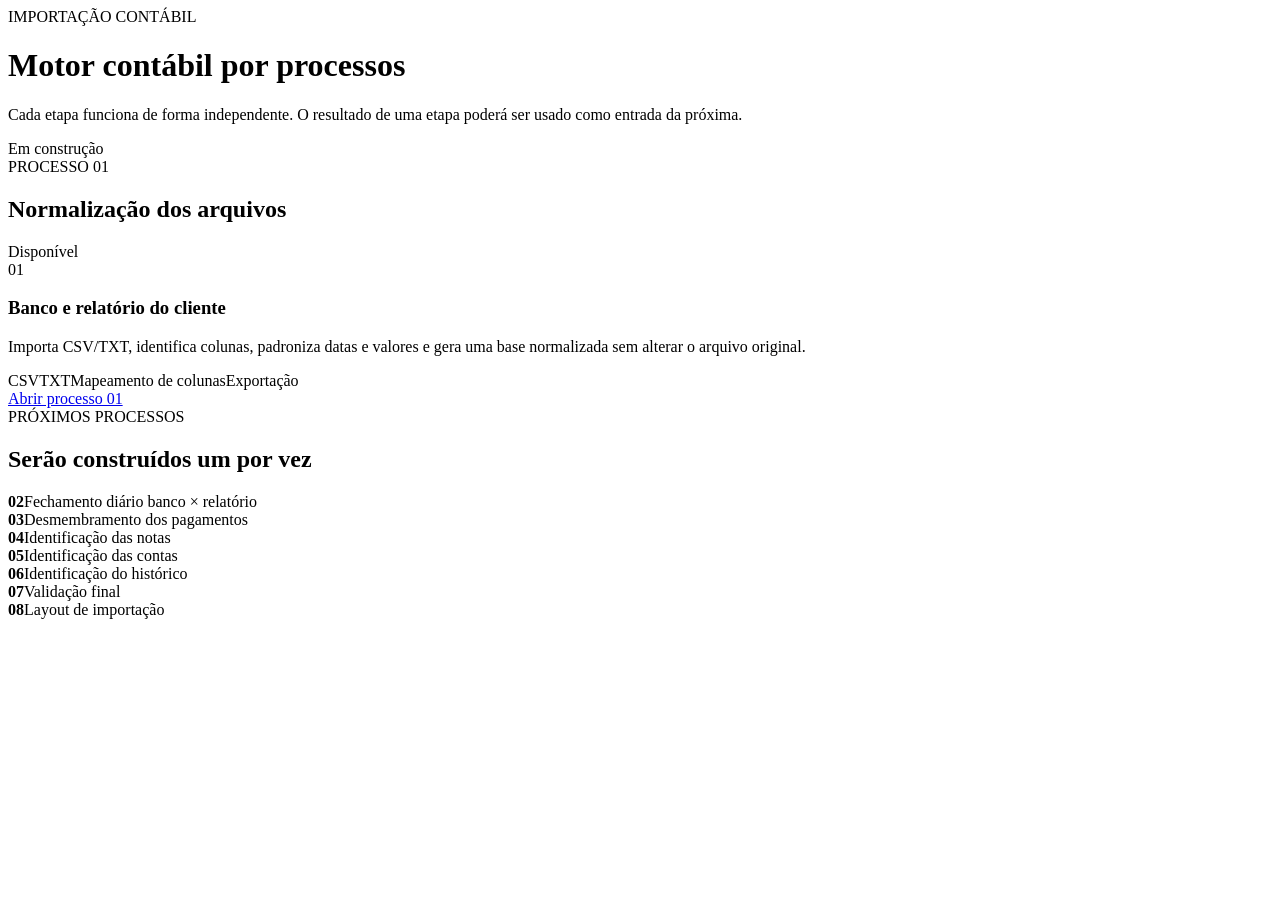
==== index.html @ eaa03feb "feat: adiciona painel modular inicial" ====
<!doctype html>
<html lang="pt-BR">
<head>
  <meta charset="utf-8">
  <meta name="viewport" content="width=device-width, initial-scale=1">
  <meta name="description" content="Importação Contábil - processos independentes de preparação e conciliação contábil">
  <title>Importação Contábil</title>
  <link rel="stylesheet" href="assets/css/style.css">
</head>
<body>
  <main class="shell">
    <header class="hero">
      <div>
        <span class="eyebrow">IMPORTAÇÃO CONTÁBIL</span>
        <h1>Motor contábil por processos</h1>
        <p>Cada etapa funciona de forma independente. O resultado de uma etapa poderá ser usado como entrada da próxima.</p>
      </div>
      <div class="status-pill">Em construção</div>
    </header>

    <section class="section">
      <div class="section-heading">
        <div>
          <span class="step-label">PROCESSO 01</span>
          <h2>Normalização dos arquivos</h2>
        </div>
        <span class="badge badge-live">Disponível</span>
      </div>
      <div class="module-card live">
        <div class="module-number">01</div>
        <div class="module-content">
          <h3>Banco e relatório do cliente</h3>
          <p>Importa CSV/TXT, identifica colunas, padroniza datas e valores e gera uma base normalizada sem alterar o arquivo original.</p>
          <div class="tags">
            <span>CSV</span><span>TXT</span><span>Mapeamento de colunas</span><span>Exportação</span>
          </div>
        </div>
        <a class="button" href="processos/01-normalizacao/">Abrir processo 01</a>
      </div>
    </section>

    <section class="section muted-section">
      <div class="section-heading">
        <div>
          <span class="step-label">PRÓXIMOS PROCESSOS</span>
          <h2>Serão construídos um por vez</h2>
        </div>
      </div>
      <div class="roadmap">
        <div class="roadmap-item"><b>02</b><span>Fechamento diário banco × relatório</span></div>
        <div class="roadmap-item"><b>03</b><span>Desmembramento dos pagamentos</span></div>
        <div class="roadmap-item"><b>04</b><span>Identificação das notas</span></div>
        <div class="roadmap-item"><b>05</b><span>Identificação das contas</span></div>
        <div class="roadmap-item"><b>06</b><span>Identificação do histórico</span></div>
        <div class="roadmap-item"><b>07</b><span>Validação final</span></div>
        <div class="roadmap-item"><b>08</b><span>Layout de importação</span></div>
      </div>
    </section>
  </main>
</body>
</html>
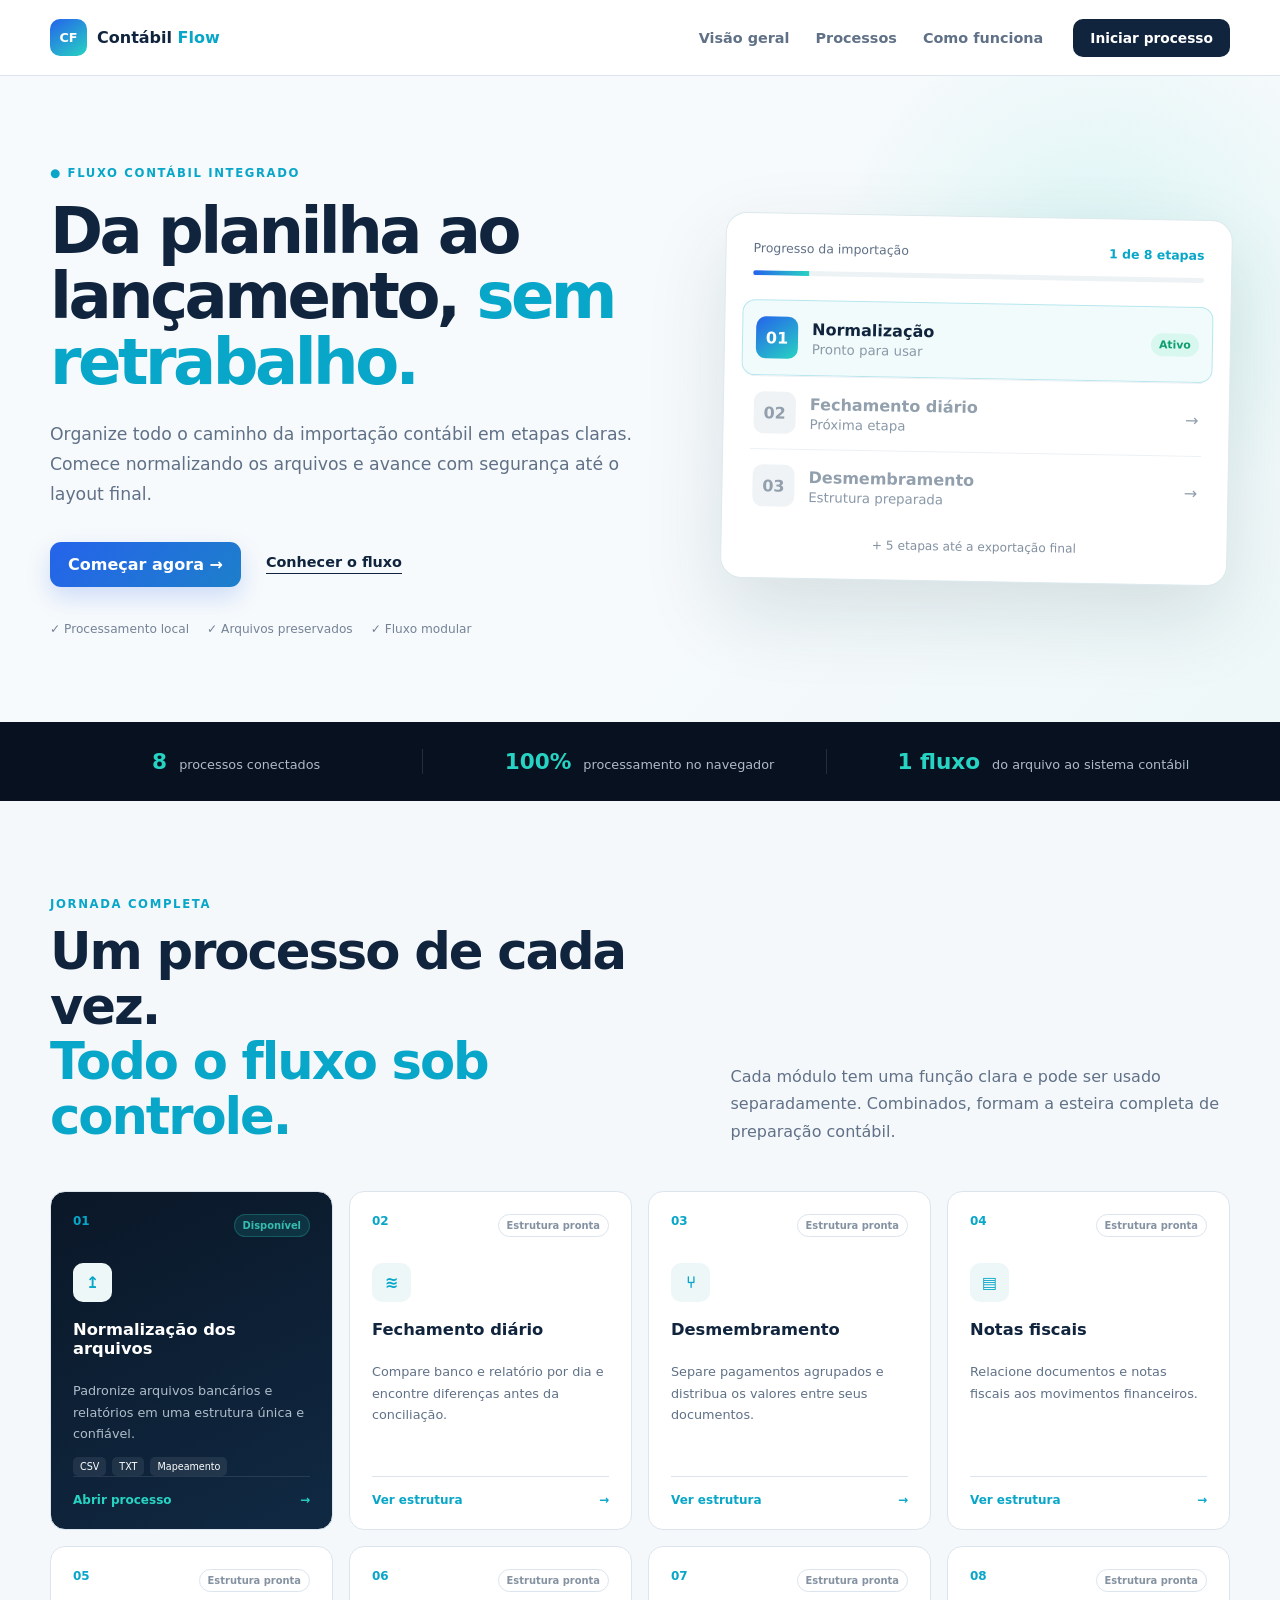
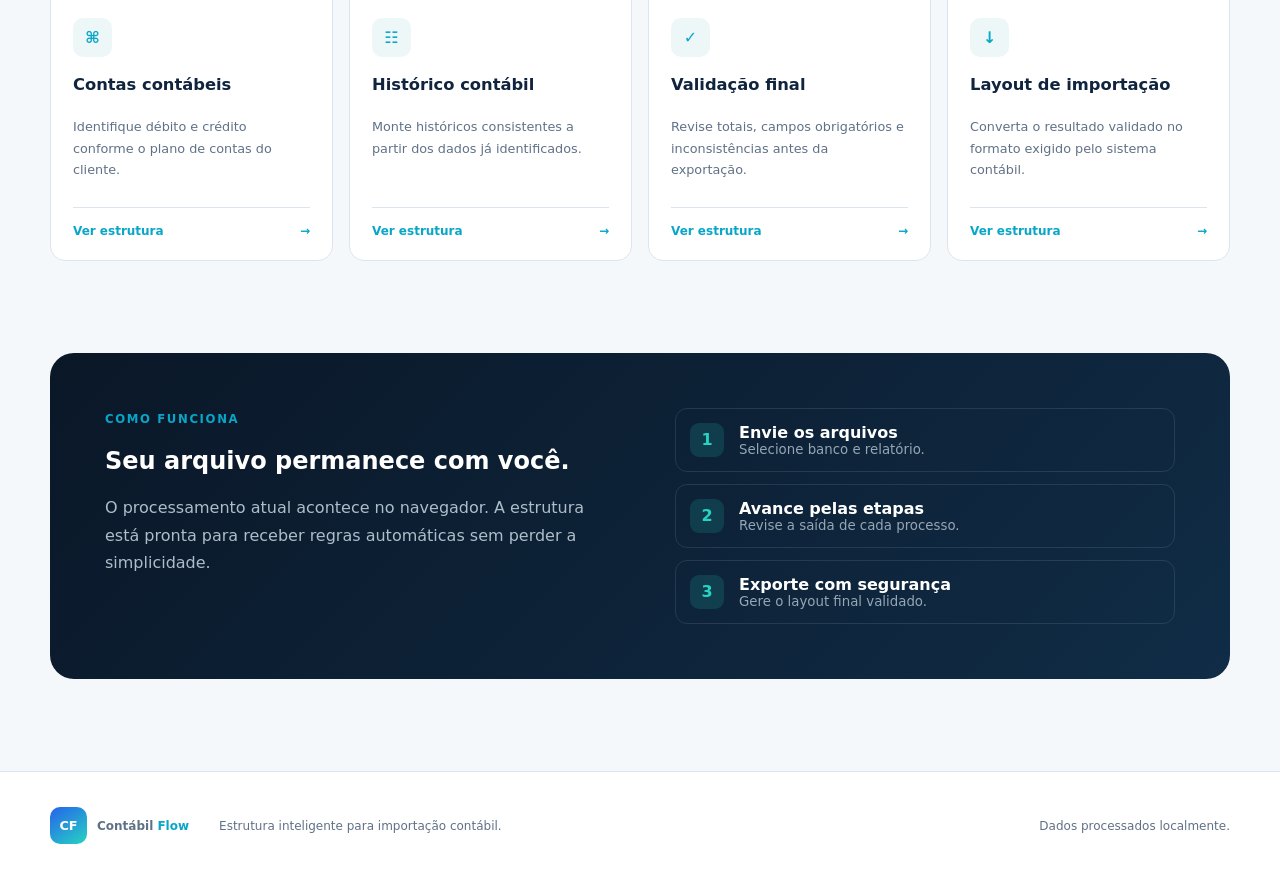
==== commit 14d197e3: "Conclui estrutura responsiva do fluxo contábil" ====
--- a/index.html
+++ b/index.html
@@ -1,61 +1,14 @@
-<!doctype html>
-<html lang="pt-BR">
-<head>
-  <meta charset="utf-8">
-  <meta name="viewport" content="width=device-width, initial-scale=1">
-  <meta name="description" content="Importação Contábil - processos independentes de preparação e conciliação contábil">
-  <title>Importação Contábil</title>
-  <link rel="stylesheet" href="assets/css/style.css">
-</head>
-<body>
-  <main class="shell">
-    <header class="hero">
-      <div>
-        <span class="eyebrow">IMPORTAÇÃO CONTÁBIL</span>
-        <h1>Motor contábil por processos</h1>
-        <p>Cada etapa funciona de forma independente. O resultado de uma etapa poderá ser usado como entrada da próxima.</p>
-      </div>
-      <div class="status-pill">Em construção</div>
-    </header>
-
-    <section class="section">
-      <div class="section-heading">
-        <div>
-          <span class="step-label">PROCESSO 01</span>
-          <h2>Normalização dos arquivos</h2>
-        </div>
-        <span class="badge badge-live">Disponível</span>
-      </div>
-      <div class="module-card live">
-        <div class="module-number">01</div>
-        <div class="module-content">
-          <h3>Banco e relatório do cliente</h3>
-          <p>Importa CSV/TXT, identifica colunas, padroniza datas e valores e gera uma base normalizada sem alterar o arquivo original.</p>
-          <div class="tags">
-            <span>CSV</span><span>TXT</span><span>Mapeamento de colunas</span><span>Exportação</span>
-          </div>
-        </div>
-        <a class="button" href="processos/01-normalizacao/">Abrir processo 01</a>
-      </div>
-    </section>
-
-    <section class="section muted-section">
-      <div class="section-heading">
-        <div>
-          <span class="step-label">PRÓXIMOS PROCESSOS</span>
-          <h2>Serão construídos um por vez</h2>
-        </div>
-      </div>
-      <div class="roadmap">
-        <div class="roadmap-item"><b>02</b><span>Fechamento diário banco × relatório</span></div>
-        <div class="roadmap-item"><b>03</b><span>Desmembramento dos pagamentos</span></div>
-        <div class="roadmap-item"><b>04</b><span>Identificação das notas</span></div>
-        <div class="roadmap-item"><b>05</b><span>Identificação das contas</span></div>
-        <div class="roadmap-item"><b>06</b><span>Identificação do histórico</span></div>
-        <div class="roadmap-item"><b>07</b><span>Validação final</span></div>
-        <div class="roadmap-item"><b>08</b><span>Layout de importação</span></div>
-      </div>
-    </section>
-  </main>
-</body>
-</html>
+<!doctype html><html lang="pt-BR"><head><meta charset="utf-8"><meta name="viewport" content="width=device-width,initial-scale=1"><meta name="theme-color" content="#07111f"><meta name="description" content="Fluxo para preparar, conciliar, validar e exportar dados contábeis."><title>Contábil Flow · Importação contábil</title><link rel="stylesheet" href="assets/css/style.css"></head><body>
+<header class="site-header"><a class="brand" href="index.html"><span class="brand-mark">CF</span><span>Contábil <b>Flow</b></span></a><button class="menu-toggle" aria-expanded="false" aria-controls="main-nav">Menu</button><nav class="main-nav" id="main-nav"><a href="#visao">Visão geral</a><a href="#processos">Processos</a><a href="#como">Como funciona</a></nav><a class="header-action" href="processos/01-normalizacao/">Iniciar processo</a></header>
+<main><section class="hero-home" id="visao"><div class="hero-copy"><span class="eyebrow">● FLUXO CONTÁBIL INTEGRADO</span><h1>Da planilha ao lançamento, <em>sem retrabalho.</em></h1><p>Organize todo o caminho da importação contábil em etapas claras. Comece normalizando os arquivos e avance com segurança até o layout final.</p><div class="hero-actions"><a class="button" href="processos/01-normalizacao/">Começar agora →</a><a class="text-link" href="#processos">Conhecer o fluxo</a></div><div class="trust-row"><span>✓ Processamento local</span><span>✓ Arquivos preservados</span><span>✓ Fluxo modular</span></div></div><div class="flow-preview"><div class="preview-head"><span>Progresso da importação</span><b>1 de 8 etapas</b></div><div class="progress"><i></i></div><div class="preview-step current"><span class="step-icon">01</span><div><b>Normalização</b><small>Pronto para usar</small></div><span class="state-dot">Ativo</span></div><div class="preview-step"><span class="step-icon">02</span><div><b>Fechamento diário</b><small>Próxima etapa</small></div><span>→</span></div><div class="preview-step"><span class="step-icon">03</span><div><b>Desmembramento</b><small>Estrutura preparada</small></div><span>→</span></div><div class="preview-more">+ 5 etapas até a exportação final</div></div></section>
+<section class="stats-band"><div><strong>8</strong><span>processos conectados</span></div><div><strong>100%</strong><span>processamento no navegador</span></div><div><strong>1 fluxo</strong><span>do arquivo ao sistema contábil</span></div></section>
+<section class="content-section" id="processos"><div class="section-intro"><div><span class="eyebrow">JORNADA COMPLETA</span><h2>Um processo de cada vez.<br><em>Todo o fluxo sob controle.</em></h2></div><p>Cada módulo tem uma função clara e pode ser usado separadamente. Combinados, formam a esteira completa de preparação contábil.</p></div><div class="process-grid">
+<a class="process-card featured" href="processos/01-normalizacao/"><div class="card-top"><span class="process-number">01</span><span class="badge badge-live">Disponível</span></div><div class="process-symbol">↥</div><h3>Normalização dos arquivos</h3><p>Padronize arquivos bancários e relatórios em uma estrutura única e confiável.</p><div class="card-tags"><span>CSV</span><span>TXT</span><span>Mapeamento</span></div><span class="card-link">Abrir processo <b>→</b></span></a>
+<a class="process-card" href="processos/02-fechamento/"><div class="card-top"><span class="process-number">02</span><span class="badge">Estrutura pronta</span></div><div class="process-symbol">≋</div><h3>Fechamento diário</h3><p>Compare banco e relatório por dia e encontre diferenças antes da conciliação.</p><span class="card-link">Ver estrutura <b>→</b></span></a>
+<a class="process-card" href="processos/03-desmembramento/"><div class="card-top"><span class="process-number">03</span><span class="badge">Estrutura pronta</span></div><div class="process-symbol">⑂</div><h3>Desmembramento</h3><p>Separe pagamentos agrupados e distribua os valores entre seus documentos.</p><span class="card-link">Ver estrutura <b>→</b></span></a>
+<a class="process-card" href="processos/04-notas-fiscais/"><div class="card-top"><span class="process-number">04</span><span class="badge">Estrutura pronta</span></div><div class="process-symbol">▤</div><h3>Notas fiscais</h3><p>Relacione documentos e notas fiscais aos movimentos financeiros.</p><span class="card-link">Ver estrutura <b>→</b></span></a>
+<a class="process-card" href="processos/05-contas-contabeis/"><div class="card-top"><span class="process-number">05</span><span class="badge">Estrutura pronta</span></div><div class="process-symbol">⌘</div><h3>Contas contábeis</h3><p>Identifique débito e crédito conforme o plano de contas do cliente.</p><span class="card-link">Ver estrutura <b>→</b></span></a>
+<a class="process-card" href="processos/06-historico/"><div class="card-top"><span class="process-number">06</span><span class="badge">Estrutura pronta</span></div><div class="process-symbol">☷</div><h3>Histórico contábil</h3><p>Monte históricos consistentes a partir dos dados já identificados.</p><span class="card-link">Ver estrutura <b>→</b></span></a>
+<a class="process-card" href="processos/07-validacao/"><div class="card-top"><span class="process-number">07</span><span class="badge">Estrutura pronta</span></div><div class="process-symbol">✓</div><h3>Validação final</h3><p>Revise totais, campos obrigatórios e inconsistências antes da exportação.</p><span class="card-link">Ver estrutura <b>→</b></span></a>
+<a class="process-card" href="processos/08-layout-importacao/"><div class="card-top"><span class="process-number">08</span><span class="badge">Estrutura pronta</span></div><div class="process-symbol">↓</div><h3>Layout de importação</h3><p>Converta o resultado validado no formato exigido pelo sistema contábil.</p><span class="card-link">Ver estrutura <b>→</b></span></a></div></section>
+<section class="how-section" id="como"><div><span class="eyebrow">COMO FUNCIONA</span><h2>Seu arquivo permanece com você.</h2><p>O processamento atual acontece no navegador. A estrutura está pronta para receber regras automáticas sem perder a simplicidade.</p></div><div class="how-list"><div><b>1</b><span><strong>Envie os arquivos</strong><small>Selecione banco e relatório.</small></span></div><div><b>2</b><span><strong>Avance pelas etapas</strong><small>Revise a saída de cada processo.</small></span></div><div><b>3</b><span><strong>Exporte com segurança</strong><small>Gere o layout final validado.</small></span></div></div></section></main><footer><a class="brand" href="index.html"><span class="brand-mark">CF</span><span>Contábil <b>Flow</b></span></a><p>Estrutura inteligente para importação contábil.</p><span>Dados processados localmente.</span></footer><script src="assets/js/site.js"></script></body></html>
--- a/assets/css/style.css
+++ b/assets/css/style.css
@@ -0,0 +1,4 @@
+:root{--ink:#10243e;--navy:#07111f;--blue:#2563eb;--cyan:#08a6c8;--aqua:#27d3c2;--paper:#f5f8fb;--line:#dce5ed;--muted:#607187;--shadow:0 20px 55px rgba(15,35,60,.12)}*{box-sizing:border-box}html{scroll-behavior:smooth}body{margin:0;background:var(--paper);color:var(--ink);font-family:Inter,ui-sans-serif,system-ui,-apple-system,"Segoe UI",sans-serif}a{color:inherit}button,input,select{font:inherit}.site-header{height:76px;padding:0 max(24px,calc((100% - 1180px)/2));display:flex;align-items:center;gap:30px;background:#fffffff5;border-bottom:1px solid var(--line);position:sticky;top:0;z-index:20;backdrop-filter:blur(12px)}.brand{display:flex;align-items:center;gap:10px;text-decoration:none;font-weight:750;white-space:nowrap}.brand b{color:var(--cyan)}.brand-mark{width:37px;height:37px;display:grid;place-items:center;border-radius:10px;background:linear-gradient(145deg,var(--blue),var(--aqua));color:#fff;font-size:.8rem;font-weight:900}.main-nav{display:flex;gap:26px;margin-left:auto}.main-nav a{color:var(--muted);text-decoration:none;font-size:.9rem;font-weight:650}.header-action{padding:11px 17px;border-radius:10px;background:var(--ink);color:#fff;text-decoration:none;font-weight:750;font-size:.86rem}.menu-toggle{display:none;background:#fff;border:1px solid var(--line);border-radius:9px;padding:9px 12px}.hero-home{min-height:620px;padding:86px max(24px,calc((100% - 1180px)/2));display:grid;grid-template-columns:1.08fr .92fr;align-items:center;gap:78px;background:radial-gradient(circle at 85% 30%,#27d3c221,transparent 23%),linear-gradient(135deg,#f7fafc 55%,#eef8f8)}.eyebrow,.step-label{color:var(--cyan);font-size:.73rem;font-weight:850;letter-spacing:.14em}.hero-copy h1{font-size:clamp(2.8rem,5vw,5rem);line-height:1.02;letter-spacing:-.055em;margin:18px 0 24px}.hero-copy h1 em,.section-intro h2 em{color:var(--cyan);font-style:normal}.hero-copy>p{max-width:610px;color:var(--muted);font-size:1.08rem;line-height:1.75}.hero-actions{display:flex;align-items:center;gap:25px;margin-top:32px}.button,button{appearance:none;border:0;border-radius:11px;padding:13px 18px;background:linear-gradient(135deg,var(--blue),#1d7fca);color:#fff;text-decoration:none;font-weight:780;cursor:pointer;display:inline-flex;justify-content:center;gap:20px;box-shadow:0 10px 25px #2563eb33}.button.secondary,button.secondary{background:#fff;color:var(--ink);border:1px solid var(--line);box-shadow:none}.text-link{text-decoration:none;border-bottom:1px solid;padding-bottom:3px;font-size:.9rem;font-weight:750}.trust-row{display:flex;flex-wrap:wrap;gap:18px;margin-top:35px;color:#748397;font-size:.76rem}.flow-preview{background:#fff;border:1px solid #dce9ed;border-radius:21px;padding:27px;box-shadow:0 32px 80px #0f374621;transform:rotate(1deg)}.preview-head{display:flex;justify-content:space-between;font-size:.78rem;color:var(--muted)}.preview-head b{color:var(--cyan)}.progress{height:5px;background:#edf2f5;border-radius:10px;margin:15px 0 24px;overflow:hidden}.progress i{display:block;width:12.5%;height:100%;background:linear-gradient(90deg,var(--blue),var(--aqua))}.preview-step{display:grid;grid-template-columns:auto 1fr auto;align-items:center;gap:14px;padding:15px 3px;border-top:1px solid #edf1f4;color:#92a0ae}.preview-step.current{margin:0 -10px;padding:16px 13px;border:1px solid #08a6c840;border-radius:13px;background:#f1fbfb;color:var(--ink)}.step-icon{width:42px;height:42px;display:grid;place-items:center;border-radius:10px;background:#eff3f6;font-weight:850}.current .step-icon{background:linear-gradient(145deg,var(--blue),var(--aqua));color:#fff}.preview-step div{display:flex;flex-direction:column;gap:3px}.preview-step small{color:#8a99a8}.state-dot{padding:5px 8px;border-radius:99px;background:#d8f7ef;color:#0f9f6e;font-size:.68rem;font-weight:800}.preview-more{text-align:center;padding-top:15px;color:#8290a0;font-size:.76rem}.stats-band{display:grid;grid-template-columns:repeat(3,1fr);background:var(--navy);color:#fff;padding:27px max(24px,calc((100% - 1180px)/2));gap:30px}.stats-band div{display:flex;align-items:baseline;gap:12px;justify-content:center;border-right:1px solid #ffffff1f}.stats-band div:last-child{border:0}.stats-band strong{font-size:1.35rem;color:var(--aqua)}.stats-band span{font-size:.8rem;color:#afbbc8}.content-section{padding:92px max(24px,calc((100% - 1180px)/2))}.section-intro{display:grid;grid-template-columns:1.1fr .9fr;align-items:end;gap:70px;margin-bottom:46px}.section-intro h2{font-size:clamp(2rem,4vw,3.35rem);line-height:1.08;letter-spacing:-.04em;margin:12px 0 0}.section-intro p{color:var(--muted);line-height:1.7;margin:0}.process-grid{display:grid;grid-template-columns:repeat(4,1fr);gap:16px}.process-card{min-height:315px;padding:22px;border:1px solid var(--line);border-radius:15px;background:#fff;text-decoration:none;display:flex;flex-direction:column;transition:.2s}.process-card:hover{transform:translateY(-4px);box-shadow:var(--shadow)}.process-card.featured{background:linear-gradient(155deg,#0a1727,#102943);color:#fff}.card-top{display:flex;justify-content:space-between}.process-number{font-size:.75rem;font-weight:900;color:var(--cyan)}.badge,.status-pill{padding:5px 8px;border:1px solid var(--line);border-radius:99px;color:#8492a1;font-size:.62rem;font-weight:750}.badge-live{background:#27d3c21f;border-color:#27d3c240;color:#36bcae}.process-symbol{width:39px;height:39px;display:grid;place-items:center;border-radius:10px;background:#eef7f8;color:var(--cyan);margin:26px 0 18px;font-weight:900}.process-card h3{font-size:1.02rem;margin:0 0 10px}.process-card p{font-size:.8rem;color:var(--muted);line-height:1.65}.featured p{color:#aebdca}.card-tags{display:flex;gap:6px}.card-tags span{font-size:.6rem;padding:4px 7px;border-radius:5px;background:#ffffff14}.card-link{margin-top:auto;padding-top:16px;border-top:1px solid var(--line);font-size:.75rem;font-weight:800;color:var(--cyan);display:flex;justify-content:space-between}.featured .card-link{border-color:#ffffff1a;color:var(--aqua)}.how-section{margin:0 max(24px,calc((100% - 1180px)/2)) 92px;padding:55px;border-radius:24px;background:linear-gradient(135deg,#0a1727,#102c46);color:#fff;display:grid;grid-template-columns:1fr 1fr;gap:70px}.how-section p{color:#aebdca;line-height:1.7}.how-list{display:grid;gap:12px}.how-list div{display:flex;gap:15px;padding:14px;border:1px solid #ffffff1a;border-radius:12px}.how-list b{width:34px;height:34px;display:grid;place-items:center;background:#27d3c226;color:var(--aqua);border-radius:9px}.how-list span{display:flex;flex-direction:column}.how-list small{color:#95a6b5}footer{padding:35px max(24px,calc((100% - 1180px)/2));background:#fff;border-top:1px solid var(--line);display:flex;align-items:center;gap:30px;color:var(--muted);font-size:.75rem}footer p{margin-right:auto}
+.shell{width:min(1180px,calc(100% - 40px));margin:auto;padding:32px 0 70px}.topbar,.section-heading{display:flex;align-items:center;justify-content:space-between;gap:16px;margin-bottom:22px}.back{color:var(--blue);text-decoration:none;font-weight:750}.hero{padding:34px;border-radius:20px;background:linear-gradient(145deg,var(--navy),#143452);color:#fff;box-shadow:var(--shadow)}.hero h1{font-size:clamp(2rem,5vw,3.5rem);letter-spacing:-.04em;margin:10px 0 14px}.hero p{max-width:760px;color:#b8c5d0;line-height:1.65}.section{margin-top:22px;padding:24px;border:1px solid var(--line);border-radius:17px;background:#fff}.grid{display:grid;grid-template-columns:repeat(2,minmax(0,1fr));gap:18px}.panel{border:1px solid var(--line);border-radius:14px;background:#fff;padding:20px}.dropzone{display:block;border:1.5px dashed #aac0ce;border-radius:13px;padding:27px;text-align:center;cursor:pointer;background:#f8fbfc}.dropzone input{display:none}.file-name{margin-top:9px;color:var(--cyan);font-size:.82rem}.mapping{display:grid;grid-template-columns:repeat(2,minmax(0,1fr));gap:12px;margin-top:16px}.field label{display:block;margin-bottom:6px;color:var(--muted);font-size:.75rem;font-weight:700}.field select{width:100%;padding:10px;border-radius:9px;border:1px solid var(--line)}.actions{display:flex;flex-wrap:wrap;gap:9px;margin-top:16px}.summary{display:grid;grid-template-columns:repeat(3,1fr);gap:10px;margin:14px 0}.metric{padding:13px;border:1px solid var(--line);border-radius:11px;background:#f8fafc}.metric small{display:block;color:var(--muted)}.table-wrap{overflow:auto;border:1px solid var(--line);border-radius:12px;max-height:430px}table{width:100%;border-collapse:collapse;min-width:720px}th,td{padding:10px 12px;border-bottom:1px solid var(--line);text-align:left;font-size:.8rem}th{position:sticky;top:0;background:#f4f7f9}.empty{text-align:center;color:var(--muted)}.notice{padding:12px 14px;border-radius:11px;border:1px solid var(--line);background:#f8fafc;color:var(--muted);font-size:.84rem}.notice.ok{color:#07875e}.notice.error{color:#c13c3c}.full{grid-column:1/-1}.flow-nav{display:flex;gap:8px;overflow:auto}.flow-nav a{min-width:47px;padding:9px;border:1px solid var(--line);border-radius:9px;text-decoration:none;text-align:center;font-size:.75rem;font-weight:800;color:#8190a0}.flow-nav a.current{background:var(--ink);color:#fff}.structure-grid{display:grid;grid-template-columns:repeat(3,1fr);gap:14px}.structure-card{padding:20px;border:1px solid var(--line);border-radius:13px}.structure-card p{color:var(--muted);font-size:.82rem;line-height:1.6}.empty-state{text-align:center;padding:45px 20px}.empty-state .process-symbol{margin:0 auto 18px}.empty-state p{max-width:590px;margin:0 auto 22px;color:var(--muted);line-height:1.65}button:disabled{opacity:.45}
+@media(max-width:960px){.process-grid{grid-template-columns:repeat(2,1fr)}.hero-home{gap:35px}}
+@media(max-width:760px){.site-header{height:66px;padding:0 16px}.header-action{display:none}.menu-toggle{display:block;margin-left:auto}.main-nav{display:none;position:absolute;left:12px;right:12px;top:72px;padding:12px;background:#fff;border:1px solid var(--line);border-radius:12px;box-shadow:var(--shadow);flex-direction:column;margin:0}.main-nav.open{display:flex}.main-nav a{padding:12px}.hero-home{min-height:auto;padding:58px 20px;grid-template-columns:1fr;gap:45px}.hero-copy h1{font-size:clamp(2.55rem,13vw,4rem)}.hero-actions{flex-direction:column;align-items:stretch}.text-link{text-align:center;border:0}.flow-preview{transform:none;padding:20px}.stats-band{grid-template-columns:1fr;padding:22px 20px}.stats-band div{border:0;border-bottom:1px solid #ffffff1f;padding-bottom:15px}.content-section{padding:64px 20px}.section-intro,.process-grid,.how-section,.grid,.mapping,.summary,.structure-grid{grid-template-columns:1fr}.section-intro{gap:22px}.how-section{margin:0 20px 64px;padding:30px 22px;gap:25px}footer{flex-direction:column;align-items:flex-start;padding:30px 20px}.shell{width:calc(100% - 20px);padding-top:12px}.topbar,.section-heading{align-items:flex-start;flex-direction:column}.hero,.section,.panel{padding:18px}.full{grid-column:auto}.actions button{width:100%}}
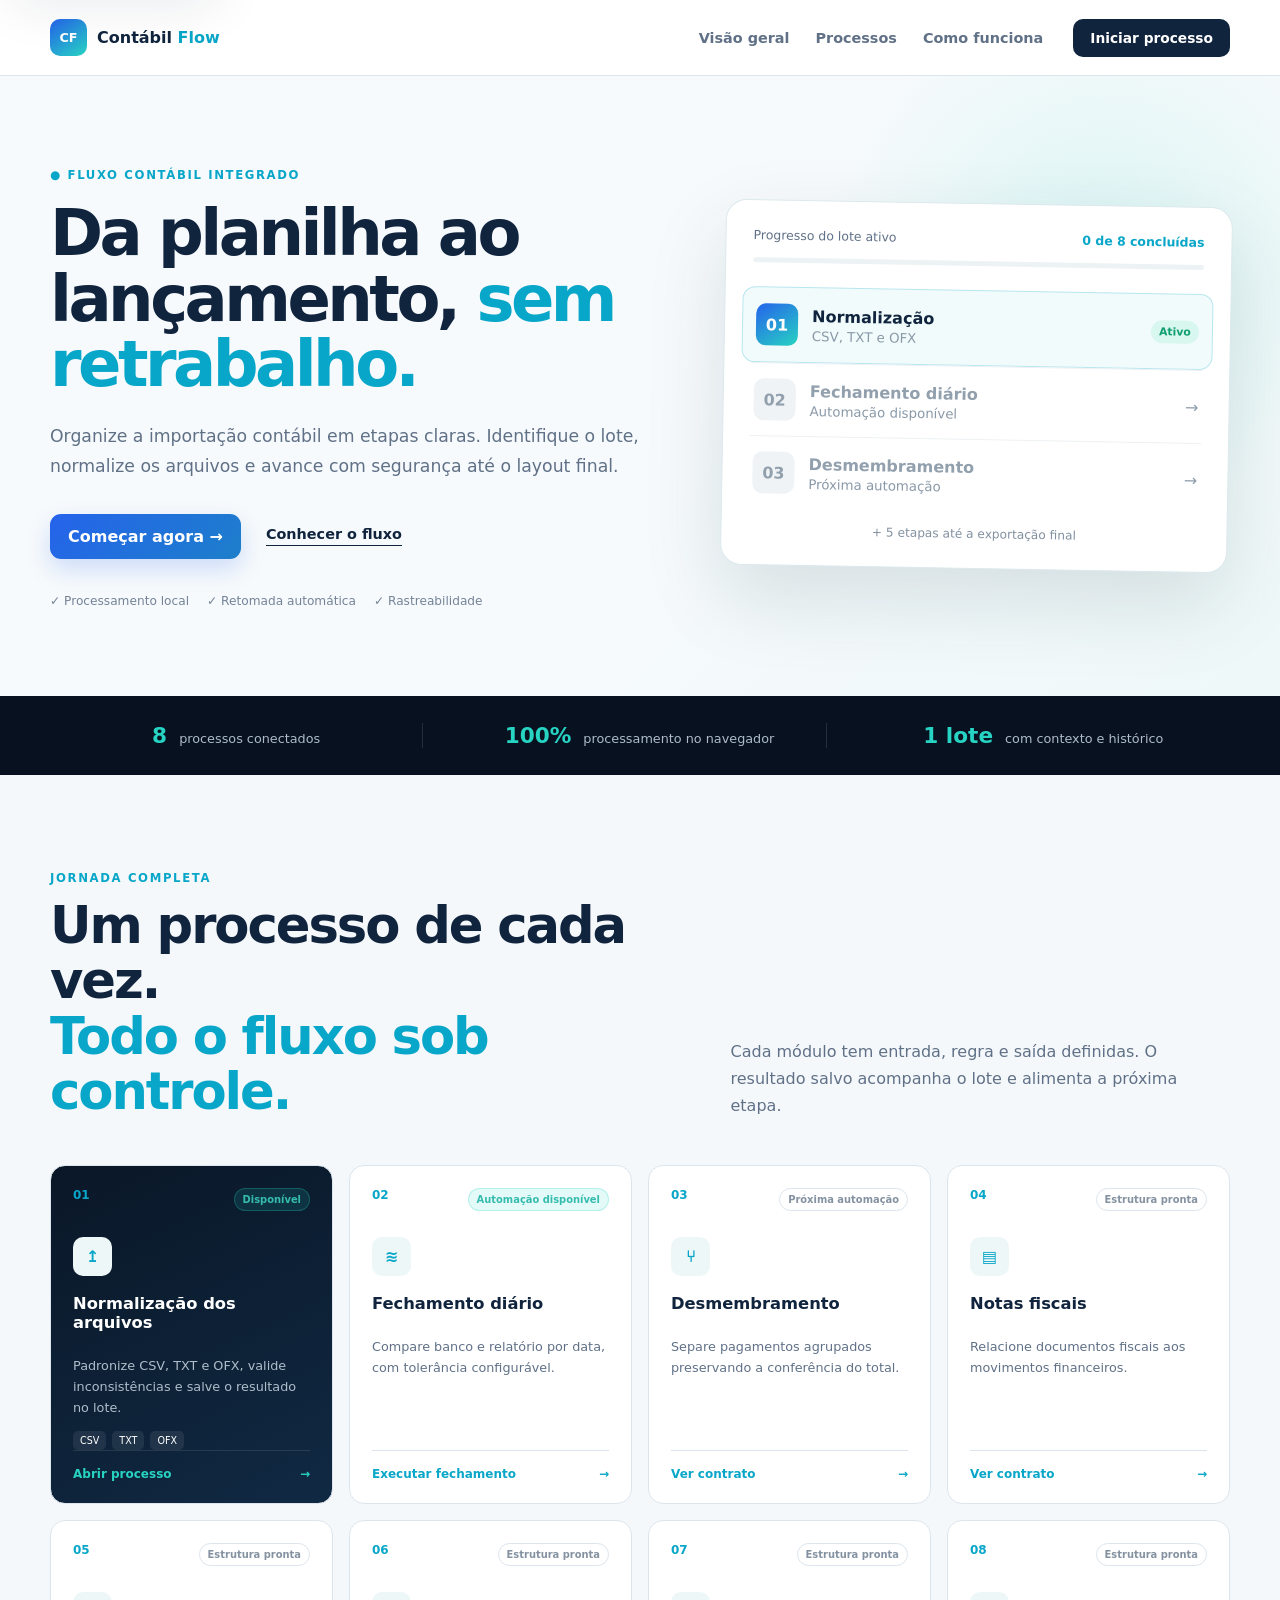
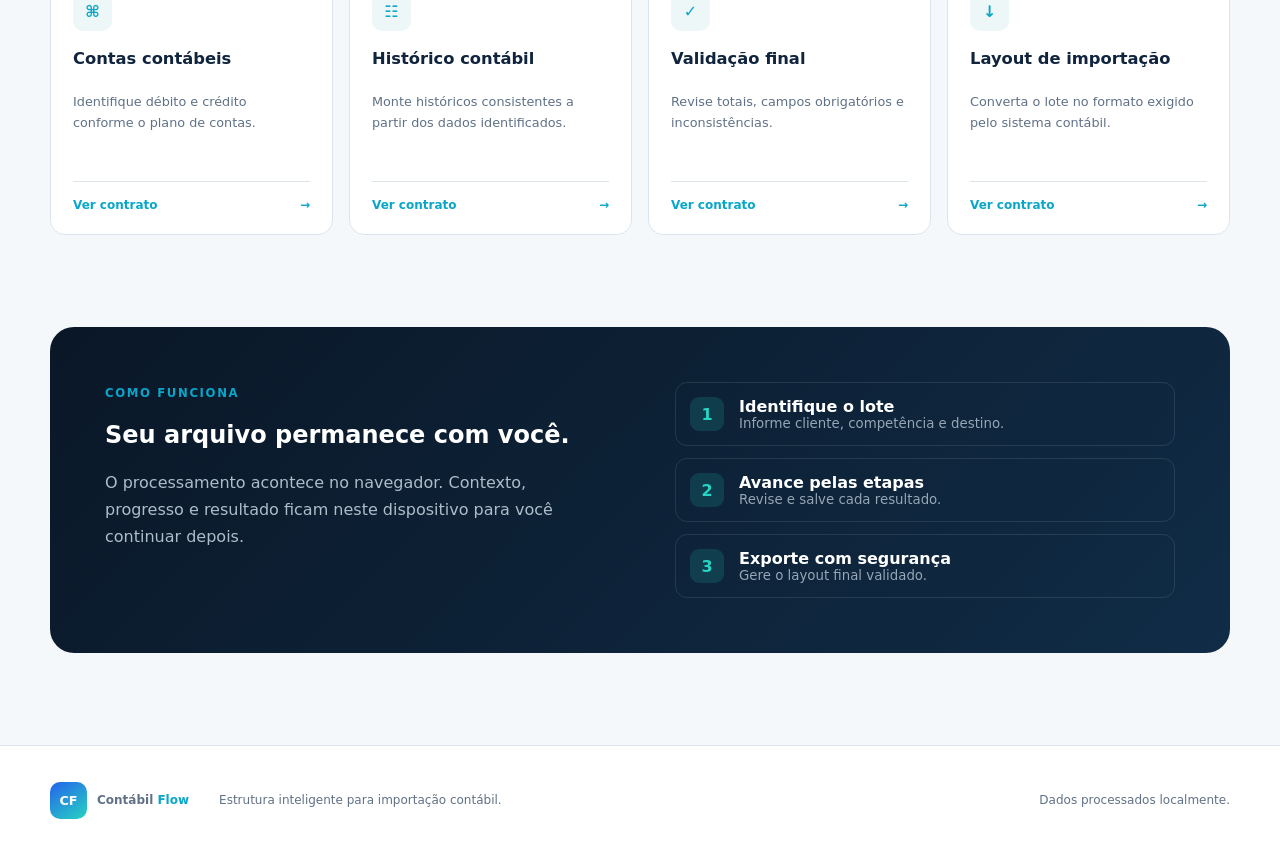
==== commit a0587bc2: "Evolui fluxo com persistencia e fechamento diario" ====
--- a/index.html
+++ b/index.html
@@ -1,14 +1,15 @@
-<!doctype html><html lang="pt-BR"><head><meta charset="utf-8"><meta name="viewport" content="width=device-width,initial-scale=1"><meta name="theme-color" content="#07111f"><meta name="description" content="Fluxo para preparar, conciliar, validar e exportar dados contábeis."><title>Contábil Flow · Importação contábil</title><link rel="stylesheet" href="assets/css/style.css"></head><body>
-<header class="site-header"><a class="brand" href="index.html"><span class="brand-mark">CF</span><span>Contábil <b>Flow</b></span></a><button class="menu-toggle" aria-expanded="false" aria-controls="main-nav">Menu</button><nav class="main-nav" id="main-nav"><a href="#visao">Visão geral</a><a href="#processos">Processos</a><a href="#como">Como funciona</a></nav><a class="header-action" href="processos/01-normalizacao/">Iniciar processo</a></header>
-<main><section class="hero-home" id="visao"><div class="hero-copy"><span class="eyebrow">● FLUXO CONTÁBIL INTEGRADO</span><h1>Da planilha ao lançamento, <em>sem retrabalho.</em></h1><p>Organize todo o caminho da importação contábil em etapas claras. Comece normalizando os arquivos e avance com segurança até o layout final.</p><div class="hero-actions"><a class="button" href="processos/01-normalizacao/">Começar agora →</a><a class="text-link" href="#processos">Conhecer o fluxo</a></div><div class="trust-row"><span>✓ Processamento local</span><span>✓ Arquivos preservados</span><span>✓ Fluxo modular</span></div></div><div class="flow-preview"><div class="preview-head"><span>Progresso da importação</span><b>1 de 8 etapas</b></div><div class="progress"><i></i></div><div class="preview-step current"><span class="step-icon">01</span><div><b>Normalização</b><small>Pronto para usar</small></div><span class="state-dot">Ativo</span></div><div class="preview-step"><span class="step-icon">02</span><div><b>Fechamento diário</b><small>Próxima etapa</small></div><span>→</span></div><div class="preview-step"><span class="step-icon">03</span><div><b>Desmembramento</b><small>Estrutura preparada</small></div><span>→</span></div><div class="preview-more">+ 5 etapas até a exportação final</div></div></section>
-<section class="stats-band"><div><strong>8</strong><span>processos conectados</span></div><div><strong>100%</strong><span>processamento no navegador</span></div><div><strong>1 fluxo</strong><span>do arquivo ao sistema contábil</span></div></section>
-<section class="content-section" id="processos"><div class="section-intro"><div><span class="eyebrow">JORNADA COMPLETA</span><h2>Um processo de cada vez.<br><em>Todo o fluxo sob controle.</em></h2></div><p>Cada módulo tem uma função clara e pode ser usado separadamente. Combinados, formam a esteira completa de preparação contábil.</p></div><div class="process-grid">
-<a class="process-card featured" href="processos/01-normalizacao/"><div class="card-top"><span class="process-number">01</span><span class="badge badge-live">Disponível</span></div><div class="process-symbol">↥</div><h3>Normalização dos arquivos</h3><p>Padronize arquivos bancários e relatórios em uma estrutura única e confiável.</p><div class="card-tags"><span>CSV</span><span>TXT</span><span>Mapeamento</span></div><span class="card-link">Abrir processo <b>→</b></span></a>
-<a class="process-card" href="processos/02-fechamento/"><div class="card-top"><span class="process-number">02</span><span class="badge">Estrutura pronta</span></div><div class="process-symbol">≋</div><h3>Fechamento diário</h3><p>Compare banco e relatório por dia e encontre diferenças antes da conciliação.</p><span class="card-link">Ver estrutura <b>→</b></span></a>
-<a class="process-card" href="processos/03-desmembramento/"><div class="card-top"><span class="process-number">03</span><span class="badge">Estrutura pronta</span></div><div class="process-symbol">⑂</div><h3>Desmembramento</h3><p>Separe pagamentos agrupados e distribua os valores entre seus documentos.</p><span class="card-link">Ver estrutura <b>→</b></span></a>
-<a class="process-card" href="processos/04-notas-fiscais/"><div class="card-top"><span class="process-number">04</span><span class="badge">Estrutura pronta</span></div><div class="process-symbol">▤</div><h3>Notas fiscais</h3><p>Relacione documentos e notas fiscais aos movimentos financeiros.</p><span class="card-link">Ver estrutura <b>→</b></span></a>
-<a class="process-card" href="processos/05-contas-contabeis/"><div class="card-top"><span class="process-number">05</span><span class="badge">Estrutura pronta</span></div><div class="process-symbol">⌘</div><h3>Contas contábeis</h3><p>Identifique débito e crédito conforme o plano de contas do cliente.</p><span class="card-link">Ver estrutura <b>→</b></span></a>
-<a class="process-card" href="processos/06-historico/"><div class="card-top"><span class="process-number">06</span><span class="badge">Estrutura pronta</span></div><div class="process-symbol">☷</div><h3>Histórico contábil</h3><p>Monte históricos consistentes a partir dos dados já identificados.</p><span class="card-link">Ver estrutura <b>→</b></span></a>
-<a class="process-card" href="processos/07-validacao/"><div class="card-top"><span class="process-number">07</span><span class="badge">Estrutura pronta</span></div><div class="process-symbol">✓</div><h3>Validação final</h3><p>Revise totais, campos obrigatórios e inconsistências antes da exportação.</p><span class="card-link">Ver estrutura <b>→</b></span></a>
-<a class="process-card" href="processos/08-layout-importacao/"><div class="card-top"><span class="process-number">08</span><span class="badge">Estrutura pronta</span></div><div class="process-symbol">↓</div><h3>Layout de importação</h3><p>Converta o resultado validado no formato exigido pelo sistema contábil.</p><span class="card-link">Ver estrutura <b>→</b></span></a></div></section>
-<section class="how-section" id="como"><div><span class="eyebrow">COMO FUNCIONA</span><h2>Seu arquivo permanece com você.</h2><p>O processamento atual acontece no navegador. A estrutura está pronta para receber regras automáticas sem perder a simplicidade.</p></div><div class="how-list"><div><b>1</b><span><strong>Envie os arquivos</strong><small>Selecione banco e relatório.</small></span></div><div><b>2</b><span><strong>Avance pelas etapas</strong><small>Revise a saída de cada processo.</small></span></div><div><b>3</b><span><strong>Exporte com segurança</strong><small>Gere o layout final validado.</small></span></div></div></section></main><footer><a class="brand" href="index.html"><span class="brand-mark">CF</span><span>Contábil <b>Flow</b></span></a><p>Estrutura inteligente para importação contábil.</p><span>Dados processados localmente.</span></footer><script src="assets/js/site.js"></script></body></html>
+<!doctype html><html lang="pt-BR"><head><meta charset="utf-8"><meta name="viewport" content="width=device-width,initial-scale=1"><meta name="theme-color" content="#07111f"><meta name="description" content="Fluxo para preparar, conciliar, validar e exportar dados contábeis."><meta property="og:title" content="Contábil Flow"><meta property="og:description" content="Da planilha ao lançamento, sem retrabalho."><meta property="og:type" content="website"><meta property="og:url" content="https://igoorhenrique15-dotcom.github.io/importacao-contabil/"><meta property="og:image" content="https://igoorhenrique15-dotcom.github.io/importacao-contabil/assets/og.png"><meta property="og:image:width" content="1200"><meta property="og:image:height" content="630"><meta property="og:image:alt" content="Contábil Flow — Da planilha ao lançamento, sem retrabalho."><meta name="twitter:card" content="summary_large_image"><meta name="twitter:title" content="Contábil Flow"><meta name="twitter:description" content="Da planilha ao lançamento, sem retrabalho."><meta name="twitter:image" content="https://igoorhenrique15-dotcom.github.io/importacao-contabil/assets/og.png"><link rel="canonical" href="https://igoorhenrique15-dotcom.github.io/importacao-contabil/"><title>Contábil Flow · Importação contábil</title><link rel="stylesheet" href="assets/css/style.css"><link rel="stylesheet" href="assets/css/app-v2.css"></head><body>
+<a class="skip-link" href="#main-content">Pular para o conteúdo</a><header class="site-header"><a class="brand" href="index.html" aria-label="Contábil Flow, início"><span class="brand-mark">CF</span><span>Contábil <b>Flow</b></span></a><button class="menu-toggle" type="button" aria-expanded="false" aria-controls="main-nav">Menu</button><nav class="main-nav" id="main-nav" aria-label="Navegação principal"><a href="#visao">Visão geral</a><a href="#processos">Processos</a><a href="#como">Como funciona</a></nav><a class="header-action" data-main-action href="processos/01-normalizacao/">Iniciar processo</a></header>
+<main id="main-content"><section class="hero-home" id="visao"><div class="hero-copy"><span class="eyebrow">● FLUXO CONTÁBIL INTEGRADO</span><h1>Da planilha ao lançamento, <em>sem retrabalho.</em></h1><p>Organize a importação contábil em etapas claras. Identifique o lote, normalize os arquivos e avance com segurança até o layout final.</p><div class="hero-actions"><a class="button" data-hero-action href="processos/01-normalizacao/">Começar agora →</a><a class="text-link" href="#processos">Conhecer o fluxo</a></div><div class="trust-row"><span>✓ Processamento local</span><span>✓ Retomada automática</span><span>✓ Rastreabilidade</span></div></div><div class="flow-preview"><div class="preview-head"><span>Progresso do lote ativo</span><b>0 de 8 concluídas</b></div><div class="progress"><i style="width:0"></i></div><div class="preview-step current"><span class="step-icon">01</span><div><b>Normalização</b><small>CSV, TXT e OFX</small></div><span class="state-dot">Ativo</span></div><div class="preview-step"><span class="step-icon">02</span><div><b>Fechamento diário</b><small>Automação disponível</small></div><span>→</span></div><div class="preview-step"><span class="step-icon">03</span><div><b>Desmembramento</b><small>Próxima automação</small></div><span>→</span></div><div class="preview-more">+ 5 etapas até a exportação final</div></div></section>
+<section class="stats-band" aria-label="Características"><div><strong>8</strong><span>processos conectados</span></div><div><strong>100%</strong><span>processamento no navegador</span></div><div><strong>1 lote</strong><span>com contexto e histórico</span></div></section>
+<section class="content-section" id="processos"><div class="section-intro"><div><span class="eyebrow">JORNADA COMPLETA</span><h2>Um processo de cada vez.<br><em>Todo o fluxo sob controle.</em></h2></div><p>Cada módulo tem entrada, regra e saída definidas. O resultado salvo acompanha o lote e alimenta a próxima etapa.</p></div><div class="process-grid">
+<a class="process-card featured" href="processos/01-normalizacao/"><div class="card-top"><span class="process-number">01</span><span class="badge badge-live">Disponível</span></div><div class="process-symbol">↥</div><h3>Normalização dos arquivos</h3><p>Padronize CSV, TXT e OFX, valide inconsistências e salve o resultado no lote.</p><div class="card-tags"><span>CSV</span><span>TXT</span><span>OFX</span></div><span class="card-link">Abrir processo <b>→</b></span></a>
+<a class="process-card" href="processos/02-fechamento/"><div class="card-top"><span class="process-number">02</span><span class="badge badge-live">Automação disponível</span></div><div class="process-symbol">≋</div><h3>Fechamento diário</h3><p>Compare banco e relatório por data, com tolerância configurável.</p><span class="card-link">Executar fechamento <b>→</b></span></a>
+<a class="process-card" href="processos/03-desmembramento/"><div class="card-top"><span class="process-number">03</span><span class="badge">Próxima automação</span></div><div class="process-symbol">⑂</div><h3>Desmembramento</h3><p>Separe pagamentos agrupados preservando a conferência do total.</p><span class="card-link">Ver contrato <b>→</b></span></a>
+<a class="process-card" href="processos/04-notas-fiscais/"><div class="card-top"><span class="process-number">04</span><span class="badge">Estrutura pronta</span></div><div class="process-symbol">▤</div><h3>Notas fiscais</h3><p>Relacione documentos fiscais aos movimentos financeiros.</p><span class="card-link">Ver contrato <b>→</b></span></a>
+<a class="process-card" href="processos/05-contas-contabeis/"><div class="card-top"><span class="process-number">05</span><span class="badge">Estrutura pronta</span></div><div class="process-symbol">⌘</div><h3>Contas contábeis</h3><p>Identifique débito e crédito conforme o plano de contas.</p><span class="card-link">Ver contrato <b>→</b></span></a>
+<a class="process-card" href="processos/06-historico/"><div class="card-top"><span class="process-number">06</span><span class="badge">Estrutura pronta</span></div><div class="process-symbol">☷</div><h3>Histórico contábil</h3><p>Monte históricos consistentes a partir dos dados identificados.</p><span class="card-link">Ver contrato <b>→</b></span></a>
+<a class="process-card" href="processos/07-validacao/"><div class="card-top"><span class="process-number">07</span><span class="badge">Estrutura pronta</span></div><div class="process-symbol">✓</div><h3>Validação final</h3><p>Revise totais, campos obrigatórios e inconsistências.</p><span class="card-link">Ver contrato <b>→</b></span></a>
+<a class="process-card" href="processos/08-layout-importacao/"><div class="card-top"><span class="process-number">08</span><span class="badge">Estrutura pronta</span></div><div class="process-symbol">↓</div><h3>Layout de importação</h3><p>Converta o lote no formato exigido pelo sistema contábil.</p><span class="card-link">Ver contrato <b>→</b></span></a></div></section>
+<section class="how-section" id="como"><div><span class="eyebrow">COMO FUNCIONA</span><h2>Seu arquivo permanece com você.</h2><p>O processamento acontece no navegador. Contexto, progresso e resultado ficam neste dispositivo para você continuar depois.</p></div><div class="how-list"><div><b>1</b><span><strong>Identifique o lote</strong><small>Informe cliente, competência e destino.</small></span></div><div><b>2</b><span><strong>Avance pelas etapas</strong><small>Revise e salve cada resultado.</small></span></div><div><b>3</b><span><strong>Exporte com segurança</strong><small>Gere o layout final validado.</small></span></div></div></section></main>
+<footer><a class="brand" href="index.html"><span class="brand-mark">CF</span><span>Contábil <b>Flow</b></span></a><p>Estrutura inteligente para importação contábil.</p><span>Dados processados localmente.</span></footer><script src="assets/js/core.js"></script><script src="assets/js/dashboard.js"></script><script src="assets/js/site.js"></script></body></html>
--- a/assets/css/app-v2.css
+++ b/assets/css/app-v2.css
@@ -0,0 +1,2 @@
+:focus-visible{outline:3px solid #22b8cf;outline-offset:3px}.skip-link{position:fixed;left:12px;top:-60px;z-index:100;padding:10px 14px;background:#fff;border-radius:8px;box-shadow:var(--shadow);text-decoration:none}.skip-link:focus{top:12px}.lot-bar{display:grid;grid-template-columns:1fr auto;gap:18px;align-items:center;margin:0 0 22px;padding:14px 18px;border:1px solid var(--line);border-radius:14px;background:#fff}.lot-info{display:flex;align-items:center;gap:18px;min-width:0}.lot-avatar{width:42px;height:42px;display:grid;place-items:center;flex:none;border-radius:11px;background:linear-gradient(145deg,var(--blue),var(--aqua));color:#fff;font-weight:900}.lot-copy{min-width:0}.lot-copy strong{display:block;white-space:nowrap;overflow:hidden;text-overflow:ellipsis}.lot-meta{display:flex;flex-wrap:wrap;gap:6px 14px;margin-top:3px;color:var(--muted);font-size:.73rem}.lot-actions{display:flex;gap:8px}.button.compact,button.compact{padding:9px 12px;box-shadow:none;font-size:.75rem}.button.ghost,button.ghost{background:#f4f7f9;color:var(--ink);border:1px solid var(--line);box-shadow:none}.save-state{font-size:.7rem;color:var(--muted);align-self:center}.modal-backdrop{position:fixed;inset:0;z-index:60;display:none;place-items:center;padding:18px;background:#07111fb3}.modal-backdrop.open{display:grid}.lot-modal{width:min(650px,100%);max-height:90vh;overflow:auto;padding:26px;border-radius:18px;background:#fff;box-shadow:0 30px 90px #0005}.modal-head{display:flex;justify-content:space-between;gap:20px;align-items:flex-start;margin-bottom:20px}.modal-head h2{margin:5px 0}.icon-button{width:38px;height:38px;padding:0;background:#f2f5f7;color:var(--ink);box-shadow:none}.form-grid{display:grid;grid-template-columns:repeat(2,1fr);gap:14px}.form-field label{display:block;margin-bottom:6px;color:var(--muted);font-size:.75rem;font-weight:750}.form-field input,.form-field select{width:100%;padding:11px;border:1px solid var(--line);border-radius:9px;background:#fff;color:var(--ink)}.form-field.full-field{grid-column:1/-1}.modal-actions{display:flex;justify-content:flex-end;gap:10px;margin-top:22px}.workflow-progress{margin:0 0 22px}.workflow-progress-head{display:flex;justify-content:space-between;margin-bottom:8px;color:var(--muted);font-size:.75rem}.workflow-progress-track{height:7px;overflow:hidden;border-radius:99px;background:#e8eef2}.workflow-progress-track i{display:block;height:100%;border-radius:inherit;background:linear-gradient(90deg,var(--blue),var(--aqua));transition:width .2s}.process-labels{display:flex;justify-content:space-between;margin-top:7px;color:#8b99a8;font-size:.62rem}.data-toolbar{display:flex;align-items:center;justify-content:space-between;gap:14px;flex-wrap:wrap;margin:16px 0}.search-input{min-width:min(300px,100%);padding:10px 12px;border:1px solid var(--line);border-radius:9px}.status-chip{display:inline-flex;align-items:center;gap:6px;padding:5px 8px;border-radius:99px;font-size:.68rem;font-weight:800}.status-chip.ok{background:#dff8ef;color:#087b59}.status-chip.warn{background:#fff3cf;color:#946200}.status-chip.error{background:#ffe7e7;color:#b42e2e}.issue-list{display:grid;gap:8px;margin-top:14px}.issue-item{display:flex;gap:10px;padding:10px 12px;border:1px solid #f0c8c8;border-radius:9px;background:#fff8f8;color:#9d3333;font-size:.78rem}.resume-banner{display:none;align-items:center;justify-content:space-between;gap:12px;margin-bottom:16px;padding:12px 14px;border:1px solid #b9ded8;border-radius:10px;background:#f2fbf9;font-size:.8rem}.resume-banner.show{display:flex}.dropzone.dragging{border-color:var(--cyan);background:#edfafa}.helper{margin:8px 0 0;color:var(--muted);font-size:.72rem;line-height:1.5}.template-row{display:flex;gap:8px;align-items:end;margin-top:12px}.template-row .field{flex:1}.audit-list{display:grid;gap:9px}.audit-item{display:grid;grid-template-columns:auto 1fr auto;gap:12px;padding:11px;border-bottom:1px solid var(--line);font-size:.78rem}.audit-item time{color:var(--muted)}.privacy-note{display:flex;gap:10px;align-items:flex-start;padding:12px;border-radius:10px;background:#eff8f9;color:#496276;font-size:.76rem;line-height:1.5}.step-name{display:block;margin-top:4px;font-size:.62rem;font-weight:600}.flow-nav a[aria-current=step]{background:var(--ink);color:#fff}.mobile-cards{display:none}.pagination{display:flex;justify-content:flex-end;gap:8px;align-items:center;margin-top:12px;color:var(--muted);font-size:.75rem}
+@media(max-width:760px){.lot-bar{grid-template-columns:1fr;padding:12px}.lot-info{align-items:flex-start}.lot-actions{justify-content:space-between}.form-grid{grid-template-columns:1fr}.form-field.full-field{grid-column:auto}.modal-actions{flex-direction:column-reverse}.modal-actions button{width:100%}.process-labels{display:none}.desktop-table.mobile-hide{display:none}.mobile-cards{display:grid;gap:10px}.mobile-record{padding:14px;border:1px solid var(--line);border-radius:11px;background:#fff}.mobile-record-head{display:flex;justify-content:space-between;gap:10px}.mobile-record dl{display:grid;grid-template-columns:1fr 1fr;gap:8px;margin:12px 0 0}.mobile-record dt{font-size:.65rem;color:var(--muted)}.mobile-record dd{margin:2px 0 0;font-size:.78rem}.resume-banner{align-items:flex-start;flex-direction:column}.template-row{align-items:stretch;flex-direction:column}.audit-item{grid-template-columns:auto 1fr}.audit-item time{grid-column:2}}
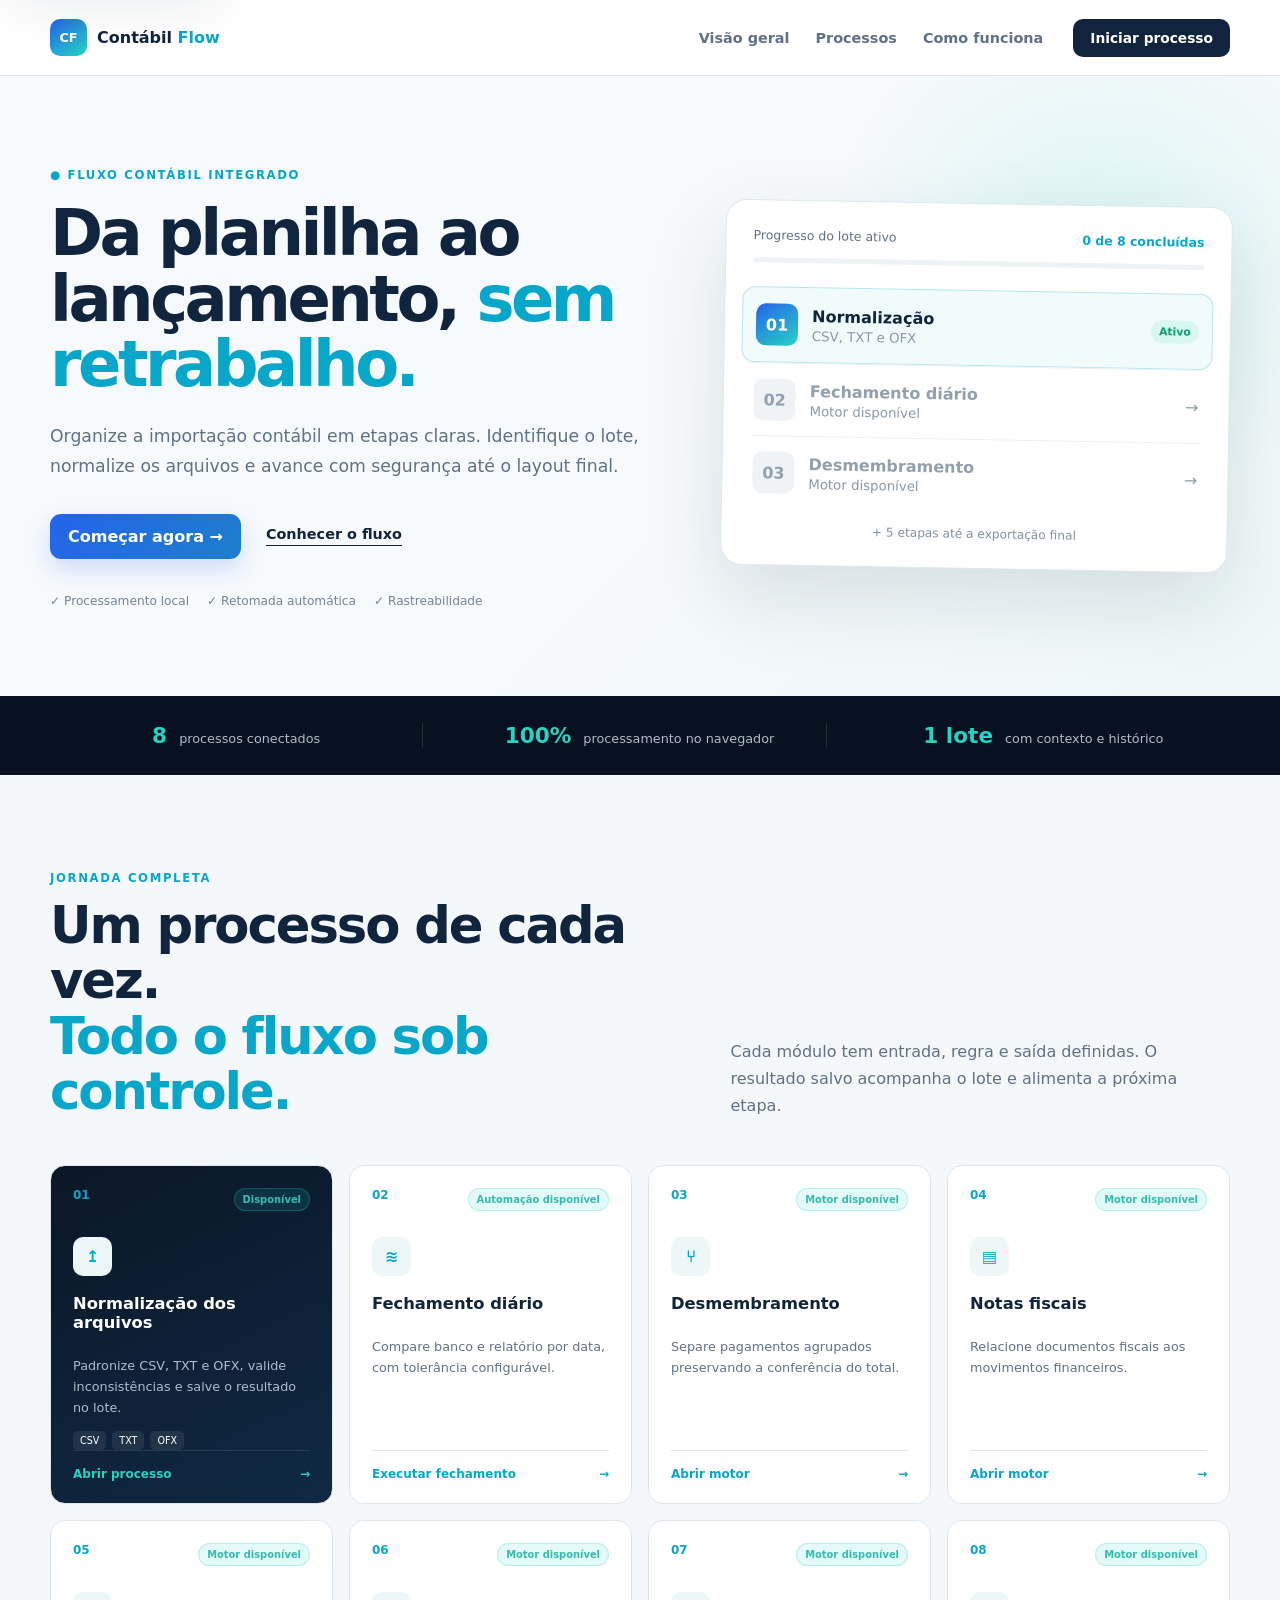
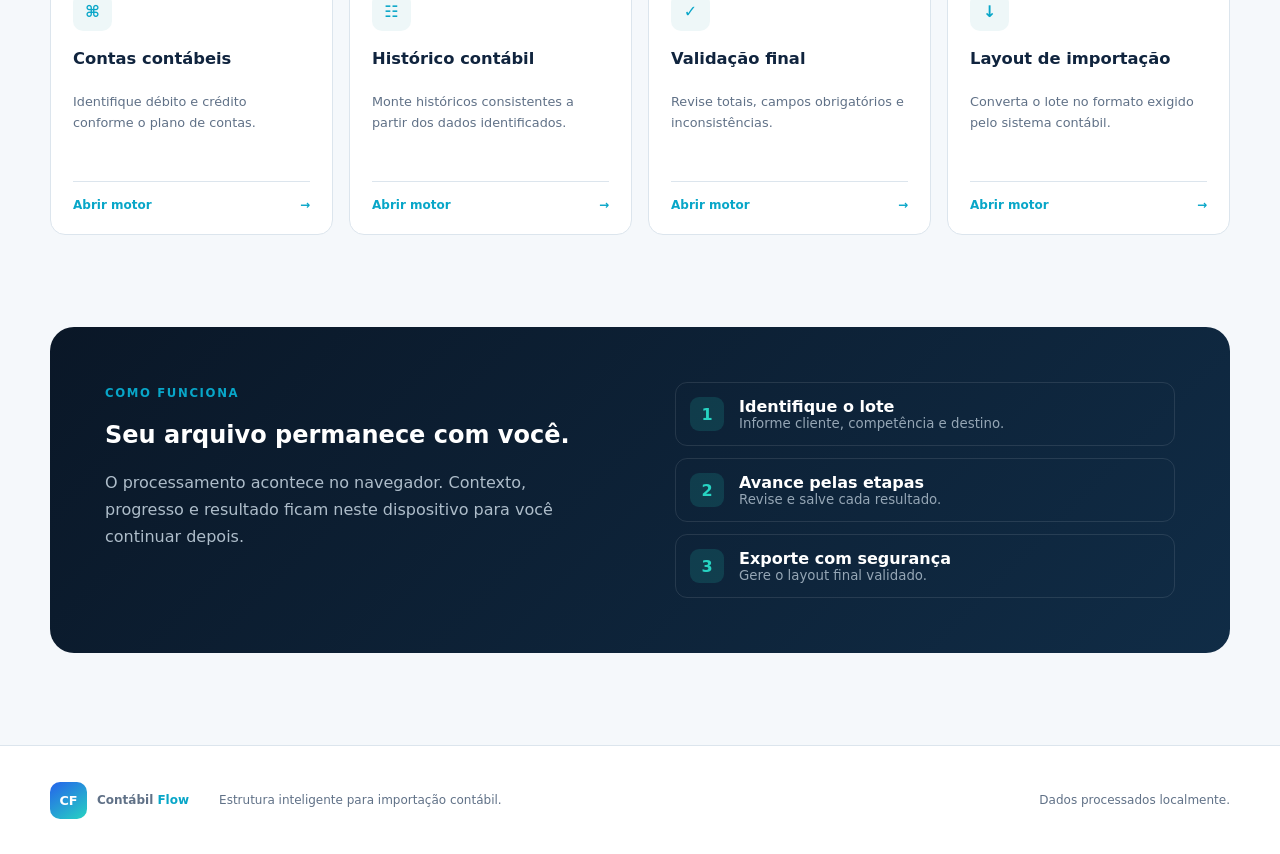
==== commit 17da513a: "Corrige travamento do desmembramento e cobre o fluxo com testes O Processo 03 fazia busca exaustiva " ====
--- a/index.html
+++ b/index.html
@@ -1,15 +1,15 @@
 <!doctype html><html lang="pt-BR"><head><meta charset="utf-8"><meta name="viewport" content="width=device-width,initial-scale=1"><meta name="theme-color" content="#07111f"><meta name="description" content="Fluxo para preparar, conciliar, validar e exportar dados contábeis."><meta property="og:title" content="Contábil Flow"><meta property="og:description" content="Da planilha ao lançamento, sem retrabalho."><meta property="og:type" content="website"><meta property="og:url" content="https://igoorhenrique15-dotcom.github.io/importacao-contabil/"><meta property="og:image" content="https://igoorhenrique15-dotcom.github.io/importacao-contabil/assets/og.png"><meta property="og:image:width" content="1200"><meta property="og:image:height" content="630"><meta property="og:image:alt" content="Contábil Flow — Da planilha ao lançamento, sem retrabalho."><meta name="twitter:card" content="summary_large_image"><meta name="twitter:title" content="Contábil Flow"><meta name="twitter:description" content="Da planilha ao lançamento, sem retrabalho."><meta name="twitter:image" content="https://igoorhenrique15-dotcom.github.io/importacao-contabil/assets/og.png"><link rel="canonical" href="https://igoorhenrique15-dotcom.github.io/importacao-contabil/"><title>Contábil Flow · Importação contábil</title><link rel="stylesheet" href="assets/css/style.css"><link rel="stylesheet" href="assets/css/app-v2.css"></head><body>
 <a class="skip-link" href="#main-content">Pular para o conteúdo</a><header class="site-header"><a class="brand" href="index.html" aria-label="Contábil Flow, início"><span class="brand-mark">CF</span><span>Contábil <b>Flow</b></span></a><button class="menu-toggle" type="button" aria-expanded="false" aria-controls="main-nav">Menu</button><nav class="main-nav" id="main-nav" aria-label="Navegação principal"><a href="#visao">Visão geral</a><a href="#processos">Processos</a><a href="#como">Como funciona</a></nav><a class="header-action" data-main-action href="processos/01-normalizacao/">Iniciar processo</a></header>
-<main id="main-content"><section class="hero-home" id="visao"><div class="hero-copy"><span class="eyebrow">● FLUXO CONTÁBIL INTEGRADO</span><h1>Da planilha ao lançamento, <em>sem retrabalho.</em></h1><p>Organize a importação contábil em etapas claras. Identifique o lote, normalize os arquivos e avance com segurança até o layout final.</p><div class="hero-actions"><a class="button" data-hero-action href="processos/01-normalizacao/">Começar agora →</a><a class="text-link" href="#processos">Conhecer o fluxo</a></div><div class="trust-row"><span>✓ Processamento local</span><span>✓ Retomada automática</span><span>✓ Rastreabilidade</span></div></div><div class="flow-preview"><div class="preview-head"><span>Progresso do lote ativo</span><b>0 de 8 concluídas</b></div><div class="progress"><i style="width:0"></i></div><div class="preview-step current"><span class="step-icon">01</span><div><b>Normalização</b><small>CSV, TXT e OFX</small></div><span class="state-dot">Ativo</span></div><div class="preview-step"><span class="step-icon">02</span><div><b>Fechamento diário</b><small>Automação disponível</small></div><span>→</span></div><div class="preview-step"><span class="step-icon">03</span><div><b>Desmembramento</b><small>Próxima automação</small></div><span>→</span></div><div class="preview-more">+ 5 etapas até a exportação final</div></div></section>
+<main id="main-content"><section class="hero-home" id="visao"><div class="hero-copy"><span class="eyebrow">● FLUXO CONTÁBIL INTEGRADO</span><h1>Da planilha ao lançamento, <em>sem retrabalho.</em></h1><p>Organize a importação contábil em etapas claras. Identifique o lote, normalize os arquivos e avance com segurança até o layout final.</p><div class="hero-actions"><a class="button" data-hero-action href="processos/01-normalizacao/">Começar agora →</a><a class="text-link" href="#processos">Conhecer o fluxo</a></div><div class="trust-row"><span>✓ Processamento local</span><span>✓ Retomada automática</span><span>✓ Rastreabilidade</span></div></div><div class="flow-preview"><div class="preview-head"><span>Progresso do lote ativo</span><b>0 de 8 concluídas</b></div><div class="progress"><i style="width:0"></i></div><div class="preview-step current"><span class="step-icon">01</span><div><b>Normalização</b><small>CSV, TXT e OFX</small></div><span class="state-dot">Ativo</span></div><div class="preview-step"><span class="step-icon">02</span><div><b>Fechamento diário</b><small>Motor disponível</small></div><span>→</span></div><div class="preview-step"><span class="step-icon">03</span><div><b>Desmembramento</b><small>Motor disponível</small></div><span>→</span></div><div class="preview-more">+ 5 etapas até a exportação final</div></div></section>
 <section class="stats-band" aria-label="Características"><div><strong>8</strong><span>processos conectados</span></div><div><strong>100%</strong><span>processamento no navegador</span></div><div><strong>1 lote</strong><span>com contexto e histórico</span></div></section>
 <section class="content-section" id="processos"><div class="section-intro"><div><span class="eyebrow">JORNADA COMPLETA</span><h2>Um processo de cada vez.<br><em>Todo o fluxo sob controle.</em></h2></div><p>Cada módulo tem entrada, regra e saída definidas. O resultado salvo acompanha o lote e alimenta a próxima etapa.</p></div><div class="process-grid">
 <a class="process-card featured" href="processos/01-normalizacao/"><div class="card-top"><span class="process-number">01</span><span class="badge badge-live">Disponível</span></div><div class="process-symbol">↥</div><h3>Normalização dos arquivos</h3><p>Padronize CSV, TXT e OFX, valide inconsistências e salve o resultado no lote.</p><div class="card-tags"><span>CSV</span><span>TXT</span><span>OFX</span></div><span class="card-link">Abrir processo <b>→</b></span></a>
 <a class="process-card" href="processos/02-fechamento/"><div class="card-top"><span class="process-number">02</span><span class="badge badge-live">Automação disponível</span></div><div class="process-symbol">≋</div><h3>Fechamento diário</h3><p>Compare banco e relatório por data, com tolerância configurável.</p><span class="card-link">Executar fechamento <b>→</b></span></a>
-<a class="process-card" href="processos/03-desmembramento/"><div class="card-top"><span class="process-number">03</span><span class="badge">Próxima automação</span></div><div class="process-symbol">⑂</div><h3>Desmembramento</h3><p>Separe pagamentos agrupados preservando a conferência do total.</p><span class="card-link">Ver contrato <b>→</b></span></a>
-<a class="process-card" href="processos/04-notas-fiscais/"><div class="card-top"><span class="process-number">04</span><span class="badge">Estrutura pronta</span></div><div class="process-symbol">▤</div><h3>Notas fiscais</h3><p>Relacione documentos fiscais aos movimentos financeiros.</p><span class="card-link">Ver contrato <b>→</b></span></a>
-<a class="process-card" href="processos/05-contas-contabeis/"><div class="card-top"><span class="process-number">05</span><span class="badge">Estrutura pronta</span></div><div class="process-symbol">⌘</div><h3>Contas contábeis</h3><p>Identifique débito e crédito conforme o plano de contas.</p><span class="card-link">Ver contrato <b>→</b></span></a>
-<a class="process-card" href="processos/06-historico/"><div class="card-top"><span class="process-number">06</span><span class="badge">Estrutura pronta</span></div><div class="process-symbol">☷</div><h3>Histórico contábil</h3><p>Monte históricos consistentes a partir dos dados identificados.</p><span class="card-link">Ver contrato <b>→</b></span></a>
-<a class="process-card" href="processos/07-validacao/"><div class="card-top"><span class="process-number">07</span><span class="badge">Estrutura pronta</span></div><div class="process-symbol">✓</div><h3>Validação final</h3><p>Revise totais, campos obrigatórios e inconsistências.</p><span class="card-link">Ver contrato <b>→</b></span></a>
-<a class="process-card" href="processos/08-layout-importacao/"><div class="card-top"><span class="process-number">08</span><span class="badge">Estrutura pronta</span></div><div class="process-symbol">↓</div><h3>Layout de importação</h3><p>Converta o lote no formato exigido pelo sistema contábil.</p><span class="card-link">Ver contrato <b>→</b></span></a></div></section>
+<a class="process-card" href="processos/03-desmembramento/"><div class="card-top"><span class="process-number">03</span><span class="badge badge-live">Motor disponível</span></div><div class="process-symbol">⑂</div><h3>Desmembramento</h3><p>Separe pagamentos agrupados preservando a conferência do total.</p><span class="card-link">Abrir motor <b>→</b></span></a>
+<a class="process-card" href="processos/04-notas-fiscais/"><div class="card-top"><span class="process-number">04</span><span class="badge badge-live">Motor disponível</span></div><div class="process-symbol">▤</div><h3>Notas fiscais</h3><p>Relacione documentos fiscais aos movimentos financeiros.</p><span class="card-link">Abrir motor <b>→</b></span></a>
+<a class="process-card" href="processos/05-contas-contabeis/"><div class="card-top"><span class="process-number">05</span><span class="badge badge-live">Motor disponível</span></div><div class="process-symbol">⌘</div><h3>Contas contábeis</h3><p>Identifique débito e crédito conforme o plano de contas.</p><span class="card-link">Abrir motor <b>→</b></span></a>
+<a class="process-card" href="processos/06-historico/"><div class="card-top"><span class="process-number">06</span><span class="badge badge-live">Motor disponível</span></div><div class="process-symbol">☷</div><h3>Histórico contábil</h3><p>Monte históricos consistentes a partir dos dados identificados.</p><span class="card-link">Abrir motor <b>→</b></span></a>
+<a class="process-card" href="processos/07-validacao/"><div class="card-top"><span class="process-number">07</span><span class="badge badge-live">Motor disponível</span></div><div class="process-symbol">✓</div><h3>Validação final</h3><p>Revise totais, campos obrigatórios e inconsistências.</p><span class="card-link">Abrir motor <b>→</b></span></a>
+<a class="process-card" href="processos/08-layout-importacao/"><div class="card-top"><span class="process-number">08</span><span class="badge badge-live">Motor disponível</span></div><div class="process-symbol">↓</div><h3>Layout de importação</h3><p>Converta o lote no formato exigido pelo sistema contábil.</p><span class="card-link">Abrir motor <b>→</b></span></a></div></section>
 <section class="how-section" id="como"><div><span class="eyebrow">COMO FUNCIONA</span><h2>Seu arquivo permanece com você.</h2><p>O processamento acontece no navegador. Contexto, progresso e resultado ficam neste dispositivo para você continuar depois.</p></div><div class="how-list"><div><b>1</b><span><strong>Identifique o lote</strong><small>Informe cliente, competência e destino.</small></span></div><div><b>2</b><span><strong>Avance pelas etapas</strong><small>Revise e salve cada resultado.</small></span></div><div><b>3</b><span><strong>Exporte com segurança</strong><small>Gere o layout final validado.</small></span></div></div></section></main>
 <footer><a class="brand" href="index.html"><span class="brand-mark">CF</span><span>Contábil <b>Flow</b></span></a><p>Estrutura inteligente para importação contábil.</p><span>Dados processados localmente.</span></footer><script src="assets/js/core.js"></script><script src="assets/js/dashboard.js"></script><script src="assets/js/site.js"></script></body></html>
